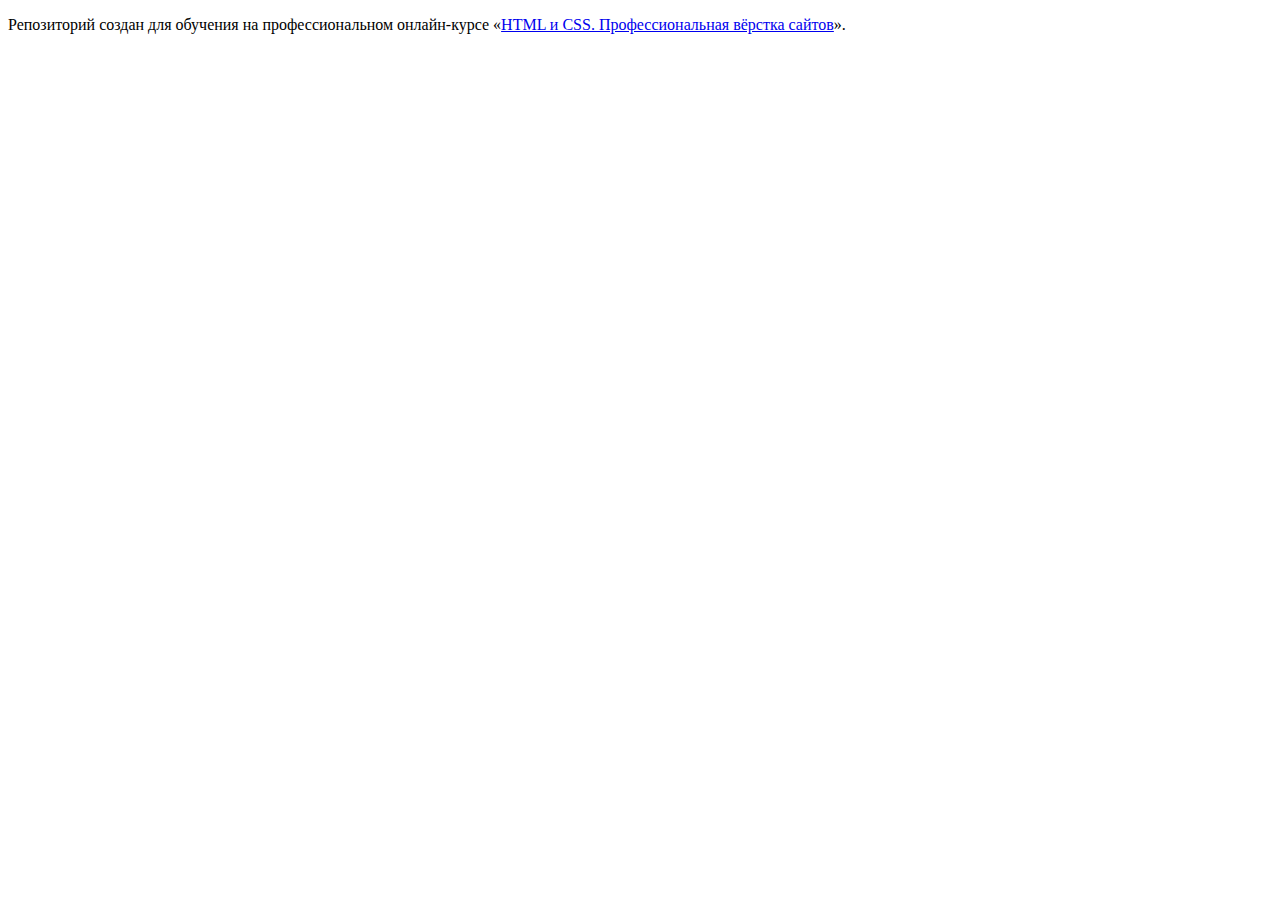
==== index.html @ cc25044c ":hatching_chick:" ====
<!DOCTYPE html>
<html lang="ru">
  <head>
    <meta charset="utf-8">
    <title>HTML Academy: Седона</title>
  </head>
  <body>

    <p>Репозиторий создан для обучения на профессиональном онлайн‑курсе «<a href="https://htmlacademy.ru/intensive/htmlcss">HTML и CSS. Профессиональная вёрстка сайтов</a>».</p>

  </body>
</html>
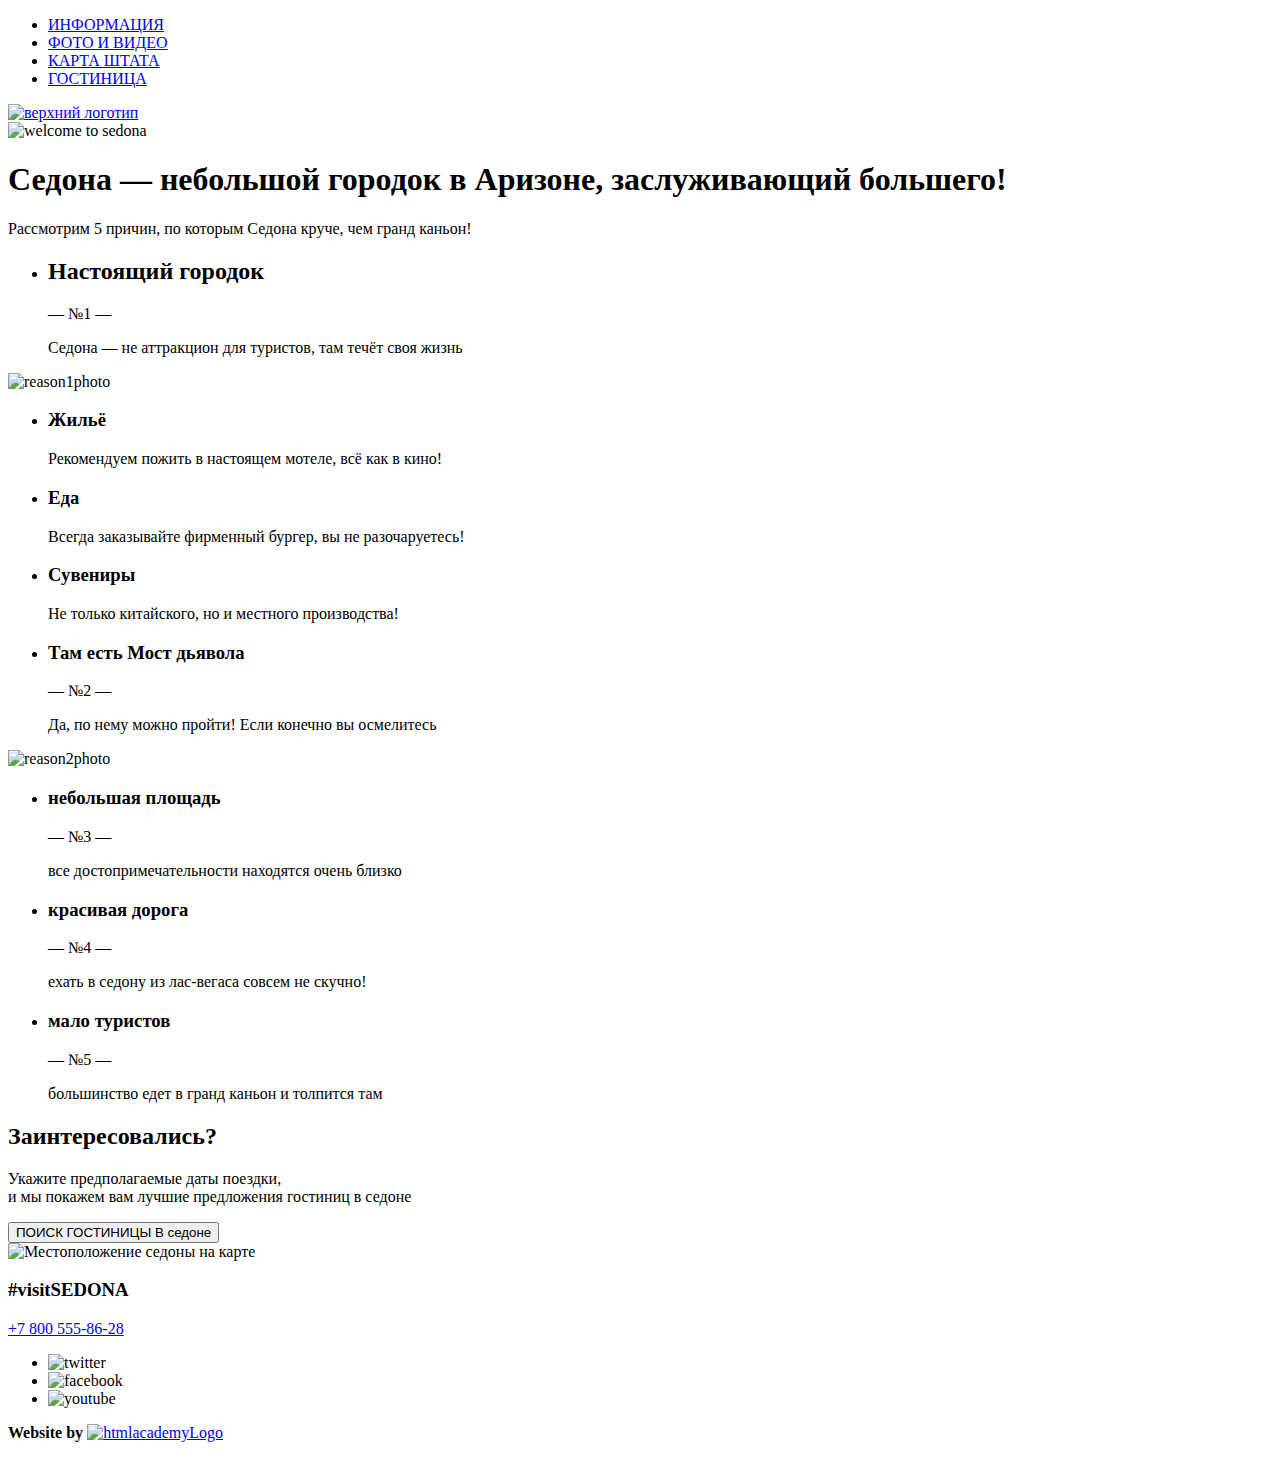
==== commit 02c83ca1: "Сделал разметку 2 страниц." ====
--- a/index.html
+++ b/index.html
@@ -5,8 +5,129 @@
     <title>HTML Academy: Седона</title>
   </head>
   <body>
+    <header>
+      <nav>
+        <ul>
+          <li><a href="#">ИНФОРМАЦИЯ</a></li>
+          <li><a href="#">ФОТО И ВИДЕО</a></li>
+          <li><a href="#">КАРТА ШТАТА</a></li>
+          <li><a href="hotels.html">ГОСТИНИЦА</a></li>
+        </ul>
+      </nav>
+      <a href="index.html">
+        <img src="https://via.placeholder.com/138x70" alt="верхний логотип">
+      </a>
+    </header>
 
-    <p>Репозиторий создан для обучения на профессиональном онлайн‑курсе «<a href="https://htmlacademy.ru/intensive/htmlcss">HTML и CSS. Профессиональная вёрстка сайтов</a>».</p>
+    <main>
+      <div>
+        <img src="https://via.placeholder.com/456x213" alt="welcome to sedona">
+      </div>
+
+      <section>
+        <h1>Седона — небольшой городок в Аризоне, заслуживающий большего!</h1>
+        <p>Рассмотрим 5 причин, по которым Седона круче, чем гранд каньон!</p>
+      </section>
+
+      <section>
+        <ul>
+          <li>
+            <h2>Настоящий городок</h2>
+            <p>— №1 —</p>
+            <p>Седона — не аттракцион для туристов, там течёт своя жизнь</p>
+          </li>
+        </ul>
+        <img src="https://via.placeholder.com/800x256" alt="reason1photo">
+      </section>
+
+        <section>
+          <ul>
+            <li>
+              <h3>Жильё</h3>
+              <p>Рекомендуем пожить в настоящем мотеле, всё как в кино!</p>
+            </li>
+            <li>
+              <h3>Еда</h3>
+              <p>Всегда заказывайте фирменный бургер, вы не разочаруетесь!</p>
+          </li>
+          <li>
+              <h3>Сувениры</h3>
+              <p>Не только китайского, но и местного производства!</p>
+          </li>
+          </ul>
+        </section>
+
+        <section>
+          <ul>
+            <li>
+              <h3>Там есть Мост дьявола</h3>
+              <p>— №2 —</p>
+              <p>Да, по нему можно пройти! Если конечно вы осмелитесь</p>
+            </li>
+          </ul>
+          <img src="https://via.placeholder.com/800x256" alt="reason2photo">
+        </section>
+
+        <section>
+          <ul>
+            <li>
+              <h3>небольшая площадь</h3>
+              <p>— №3 —</p>
+              <p>все достопримечательности находятся очень близко</p>
+            </li>
+            <li>
+              <h3>красивая дорога</h3>
+              <p>— №4 —</p>
+              <p>ехать в седону из лас-вегаса совсем не скучно!</p>
+            </li>
+            <li>
+              <h3>мало туристов</h3>
+              <p>— №5 —</p>
+              <p>большинство едет в гранд каньон и толпится там</p>
+            </li>
+          </ul>
+        </section>
+
+        <section>
+          <h2>Заинтересовались?</h2>
+          <p>Укажите предполагаемые даты поездки,<br> и мы покажем вам лучшие предложения гостиниц в седоне</p>
+          <button type="button">ПОИСК ГОСТИНИЦЫ В седоне</button>
+        </section>
+
+          <div>
+          <img src="https://via.placeholder.com/1199x594" alt="Местоположение седоны на карте">
+          </div>
+
+    </main>
+
+    <footer>
+      <h3>#visitSEDONA</h3>
+      <a href="tel:+78005558628">+7 800 555-86-28</a>
+      <ul>
+        <li>
+          <a href="#"></a>
+          <img src="https://via.placeholder.com/46x48" alt="twitter">
+          <!---twitter-->
+        </li>
+        <li>
+          <a href="#"></a>
+          <img src="https://via.placeholder.com/46x48" alt="facebook">
+          <!--facebook-->
+        </li>
+        <li>
+          <a href="#"></a>
+          <img src="https://via.placeholder.com/46x48" alt="youtube">
+          <!--youtube-->
+        </li>
+      </ul>
+      <p>
+        <b>Website by</b>
+        <a href="https://htmlacademy.ru/intensive/htmlcss">
+        <img src="https://via.placeholder.com/115x33" alt="htmlacademyLogo">
+        </a>
+      </p>
+
+    </footer>
 
   </body>
 </html>
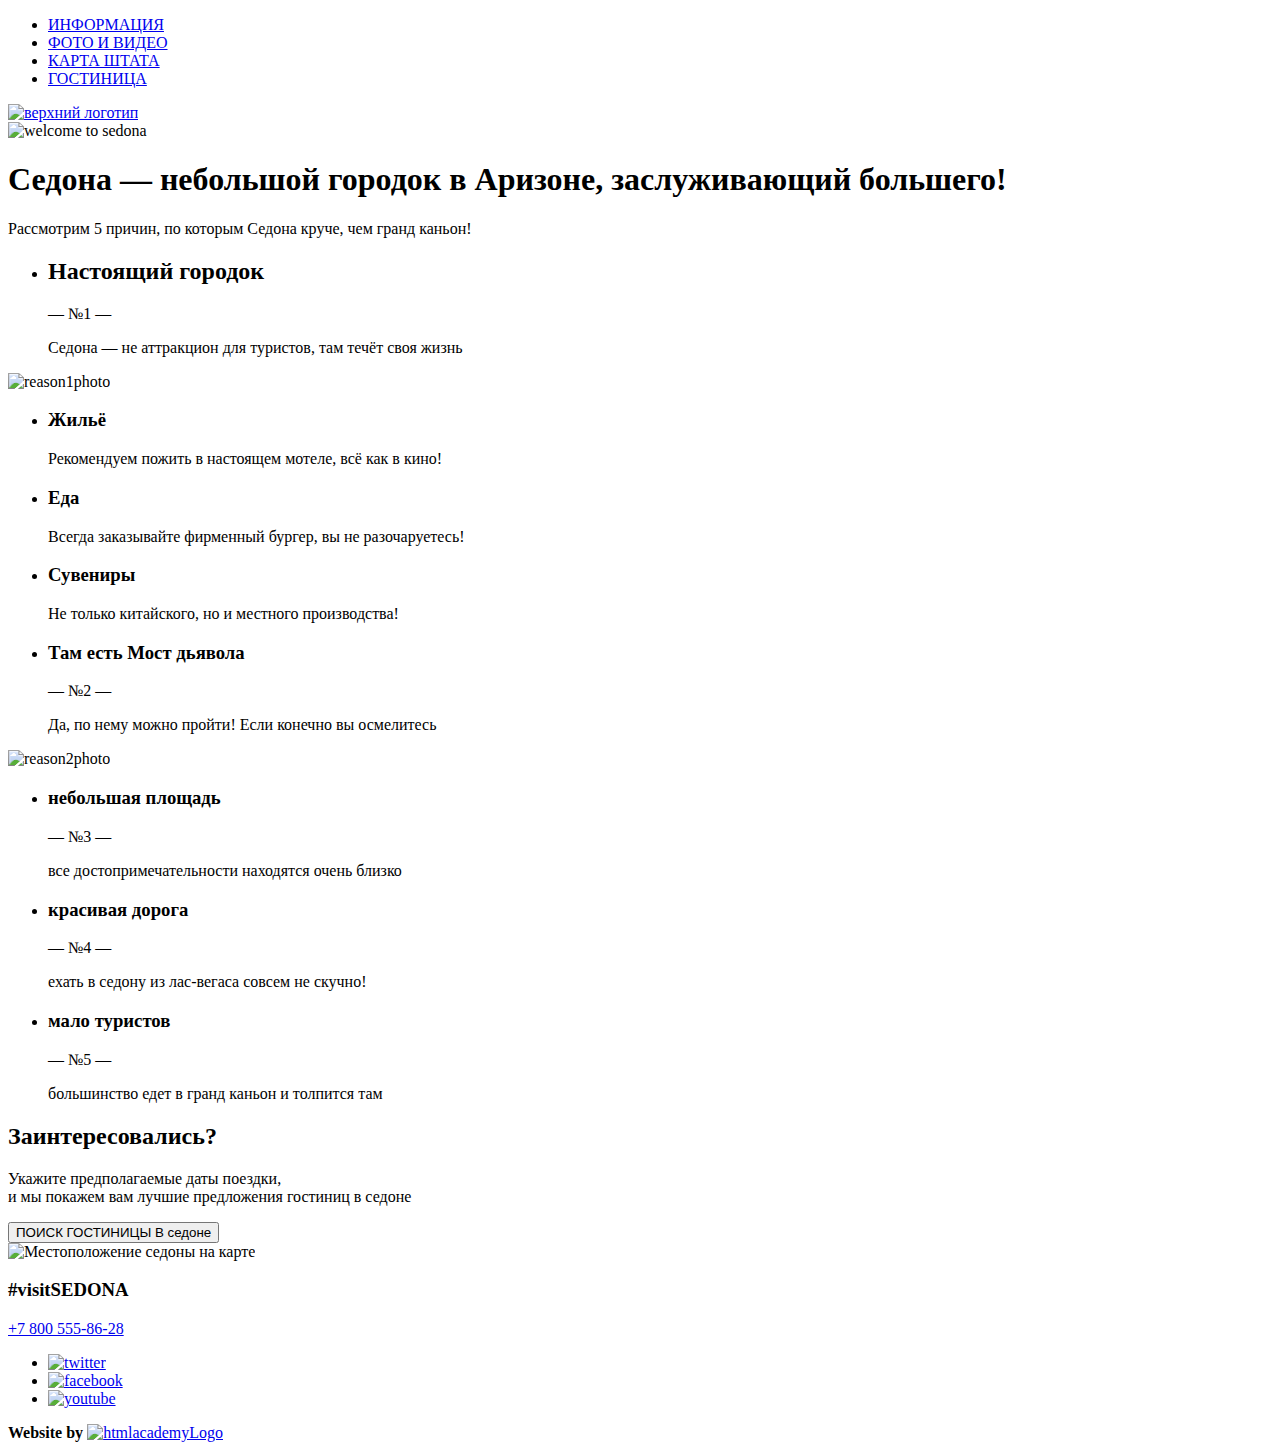
==== commit 451c6086: "Исправил ошибки" ====
--- a/index.html
+++ b/index.html
@@ -105,27 +105,30 @@
       <a href="tel:+78005558628">+7 800 555-86-28</a>
       <ul>
         <li>
-          <a href="#"></a>
+          <a href="#">
           <img src="https://via.placeholder.com/46x48" alt="twitter">
+          </a>
           <!---twitter-->
         </li>
         <li>
-          <a href="#"></a>
+          <a href="#">
           <img src="https://via.placeholder.com/46x48" alt="facebook">
+        </a>
           <!--facebook-->
         </li>
         <li>
-          <a href="#"></a>
+          <a href="#">
           <img src="https://via.placeholder.com/46x48" alt="youtube">
+        </a>
           <!--youtube-->
         </li>
       </ul>
-      <p>
+      <div>
         <b>Website by</b>
         <a href="https://htmlacademy.ru/intensive/htmlcss">
         <img src="https://via.placeholder.com/115x33" alt="htmlacademyLogo">
         </a>
-      </p>
+      </div>
 
     </footer>
 
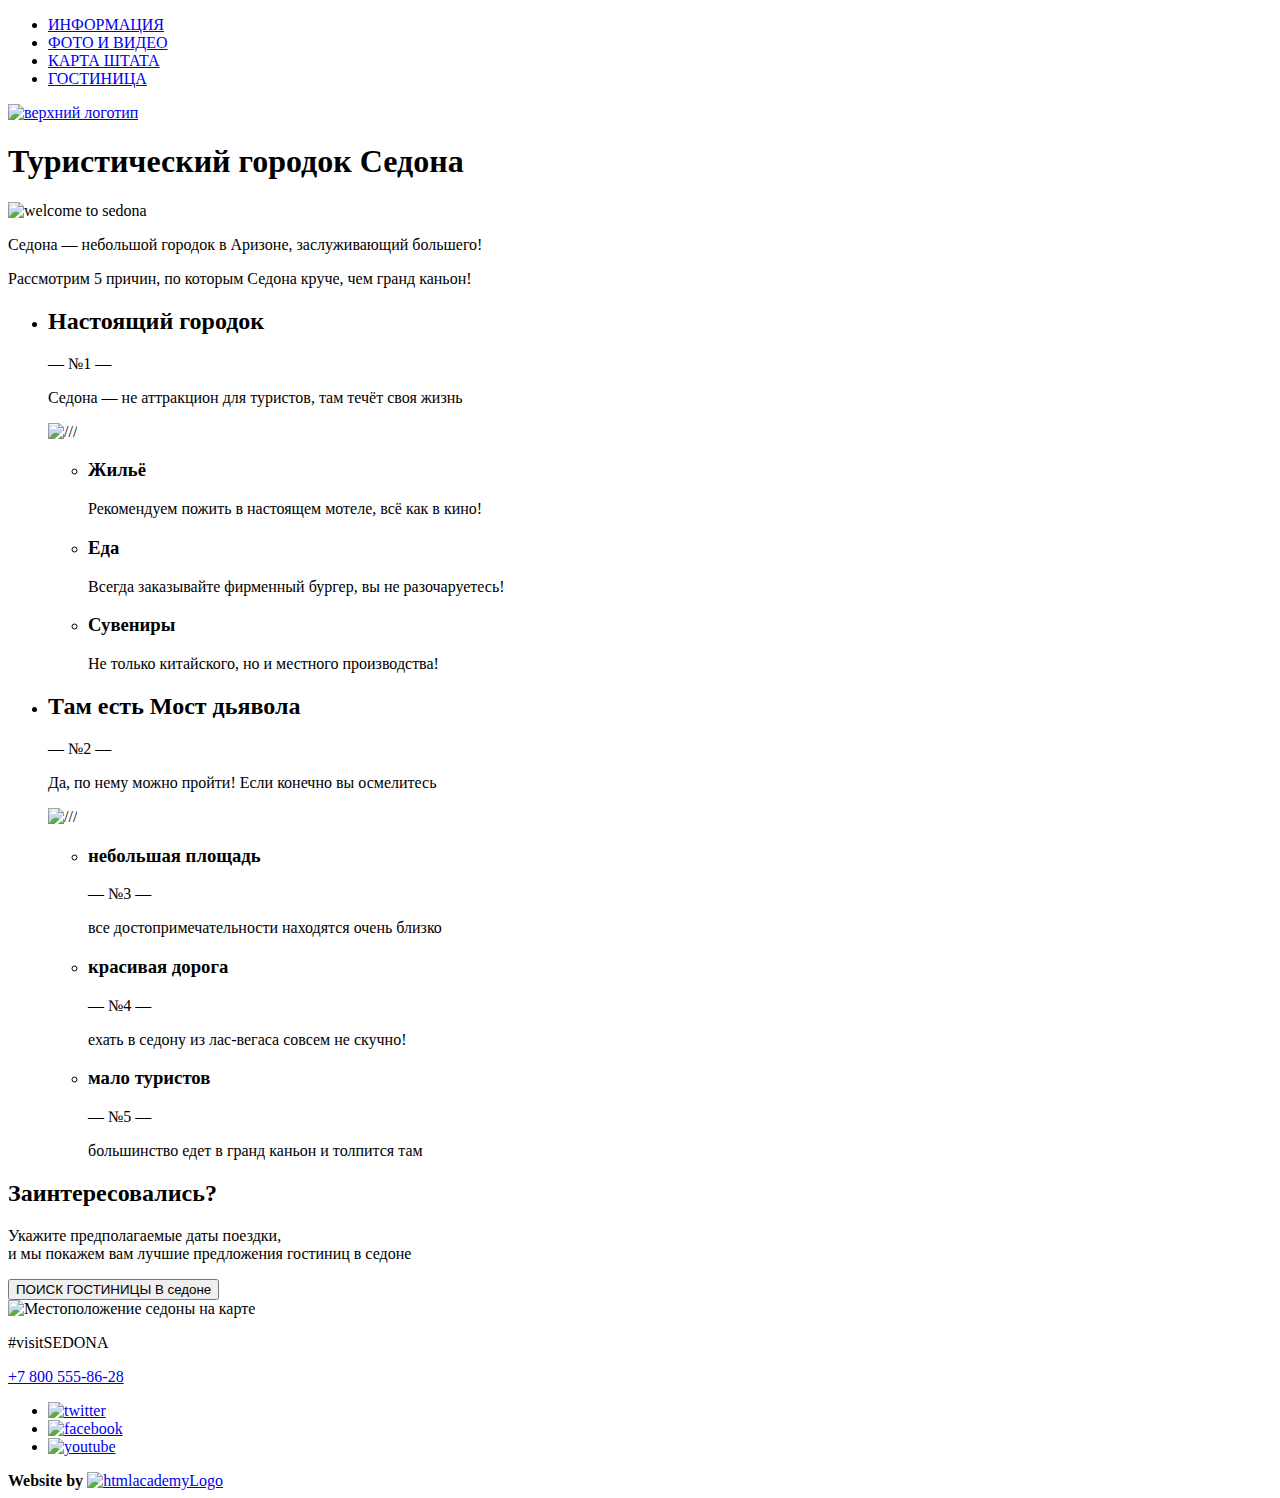
==== commit 8e3164c0: "Исправил недостатки." ====
--- a/index.html
+++ b/index.html
@@ -20,73 +20,75 @@
     </header>
 
     <main>
-      <div>
+      <h1>Туристический городок Седона</h1>
+      <!--добавить еще один див для бэкграунда-->
+      <div class="header_wrapper">
         <img src="https://via.placeholder.com/456x213" alt="welcome to sedona">
+      
+        <div class="wrapper_tittle">
+          <p>Седона — небольшой городок в Аризоне, заслуживающий большего!</p>
+          <p>Рассмотрим 5 причин, по которым Седона круче, чем гранд каньон!</p>
+        </div>
       </div>
 
-      <section>
-        <h1>Седона — небольшой городок в Аризоне, заслуживающий большего!</h1>
-        <p>Рассмотрим 5 причин, по которым Седона круче, чем гранд каньон!</p>
-      </section>
 
       <section>
-        <ul>
-          <li>
+           <ul>
+         
+            <li>
             <h2>Настоящий городок</h2>
             <p>— №1 —</p>
             <p>Седона — не аттракцион для туристов, там течёт своя жизнь</p>
-          </li>
-        </ul>
-        <img src="https://via.placeholder.com/800x256" alt="reason1photo">
-      </section>
+            <img src="https://via.placeholder.com/800x256" alt="///">
 
-        <section>
-          <ul>
+        <ul>
             <li>
-              <h3>Жильё</h3>
-              <p>Рекомендуем пожить в настоящем мотеле, всё как в кино!</p>
+                <h3>Жильё</h3>
+                <p>Рекомендуем пожить в настоящем мотеле, всё как в кино!</p>
             </li>
+              
             <li>
               <h3>Еда</h3>
               <p>Всегда заказывайте фирменный бургер, вы не разочаруетесь!</p>
-          </li>
-          <li>
+            </li>
+
+            <li>
               <h3>Сувениры</h3>
               <p>Не только китайского, но и местного производства!</p>
-          </li>
+            </li>
+
+        </ul>
+            </li>
+        
+          
+            <li>
+            <h2>Там есть Мост дьявола</h2>
+            <p>— №2 —</p>
+            <p>Да, по нему можно пройти! Если конечно
+                вы осмелитесь</p>
+                <img src="https://via.placeholder.com/800x256" alt="///">
+                <ul>
+              <li>
+                  <h3>небольшая площадь</h3>
+                  <p>— №3 —</p>
+                  <p>все достопримечательности находятся очень близко</p>
+              </li>
+              <li>
+                  <h3>красивая дорога</h3>
+                  <p>— №4 —</p>
+                  <p>ехать в седону из лас-вегаса совсем не скучно!</p>
+              </li>
+              <li>
+                  <h3>мало туристов</h3>
+                  <p>— №5 —</p>
+                  <p>большинство едет в гранд каньон и толпится там</p>
+              </li>
+            </ul>
+            </li>
+        
           </ul>
-        </section>
 
-        <section>
-          <ul>
-            <li>
-              <h3>Там есть Мост дьявола</h3>
-              <p>— №2 —</p>
-              <p>Да, по нему можно пройти! Если конечно вы осмелитесь</p>
-            </li>
-          </ul>
-          <img src="https://via.placeholder.com/800x256" alt="reason2photo">
-        </section>
-
-        <section>
-          <ul>
-            <li>
-              <h3>небольшая площадь</h3>
-              <p>— №3 —</p>
-              <p>все достопримечательности находятся очень близко</p>
-            </li>
-            <li>
-              <h3>красивая дорога</h3>
-              <p>— №4 —</p>
-              <p>ехать в седону из лас-вегаса совсем не скучно!</p>
-            </li>
-            <li>
-              <h3>мало туристов</h3>
-              <p>— №5 —</p>
-              <p>большинство едет в гранд каньон и толпится там</p>
-            </li>
-          </ul>
-        </section>
+      </section>
 
         <section>
           <h2>Заинтересовались?</h2>
@@ -101,7 +103,7 @@
     </main>
 
     <footer>
-      <h3>#visitSEDONA</h3>
+      <p>#visitSEDONA</p>
       <a href="tel:+78005558628">+7 800 555-86-28</a>
       <ul>
         <li>
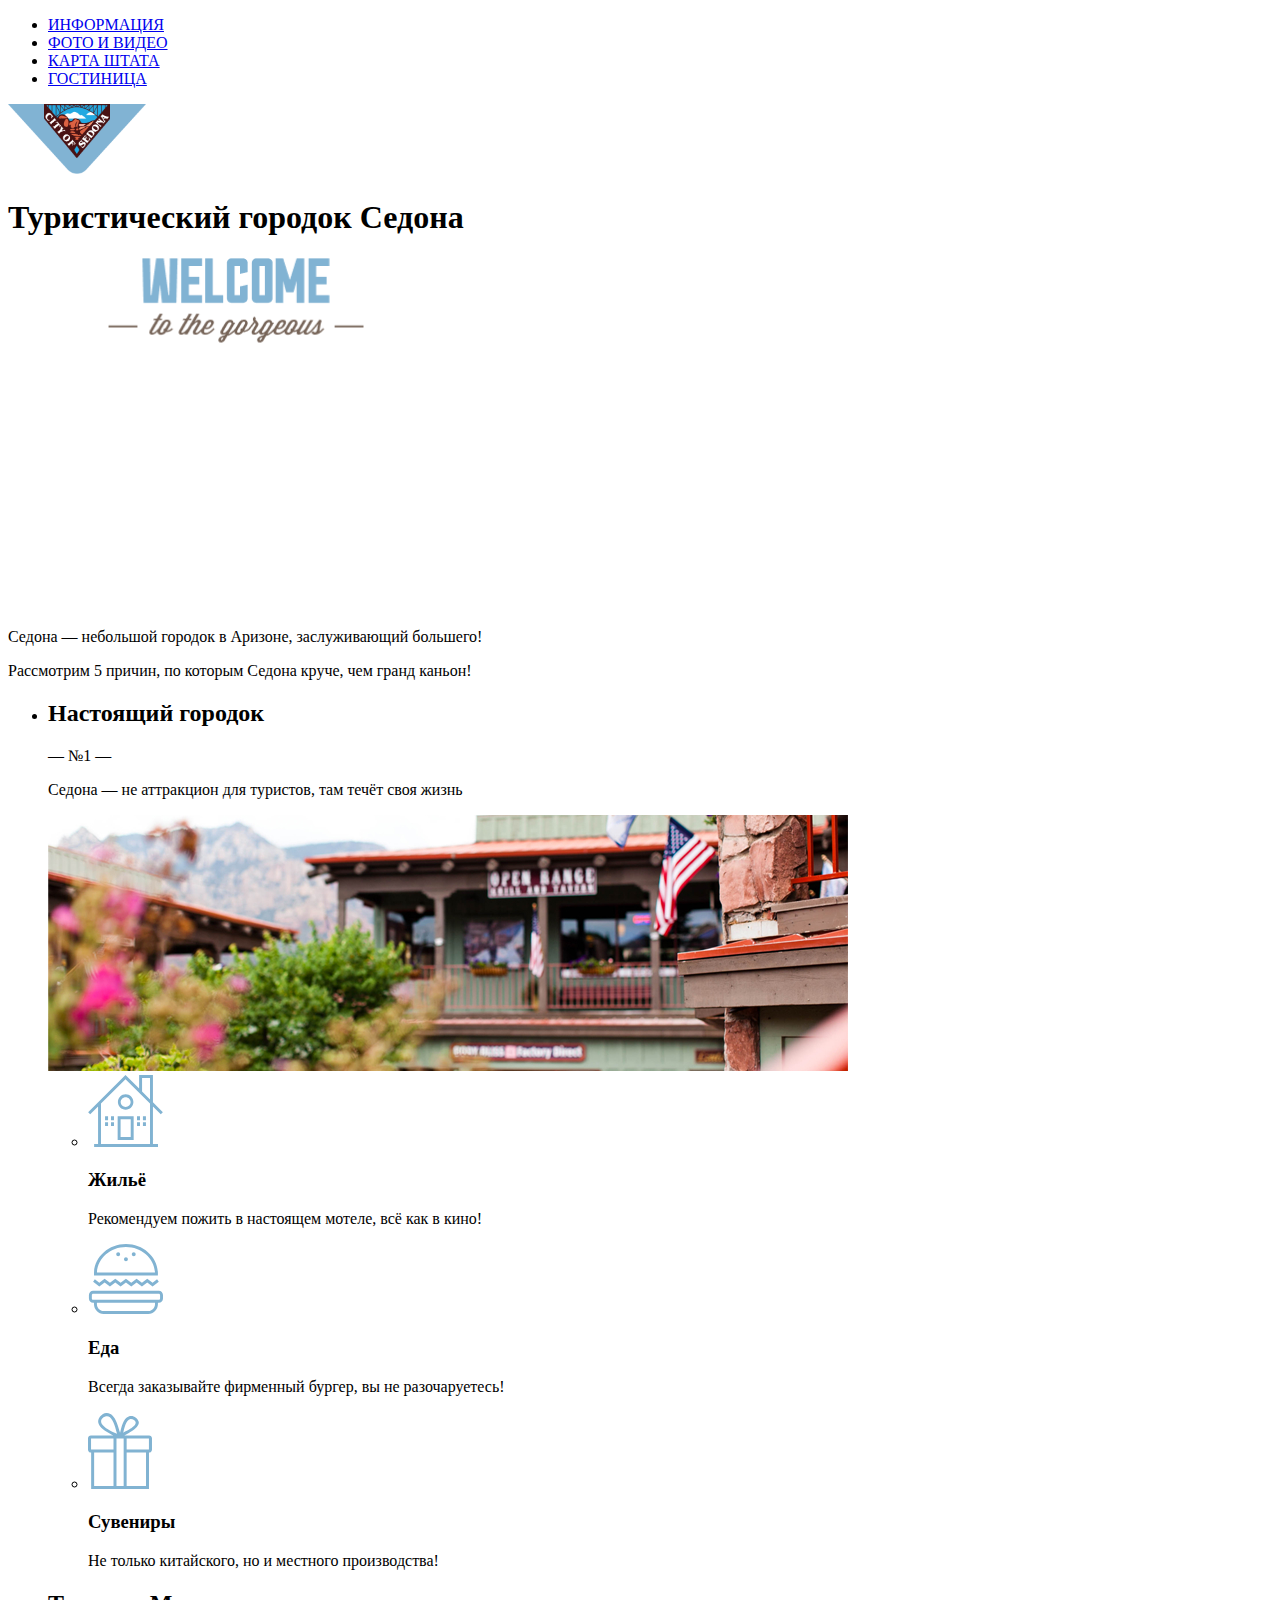
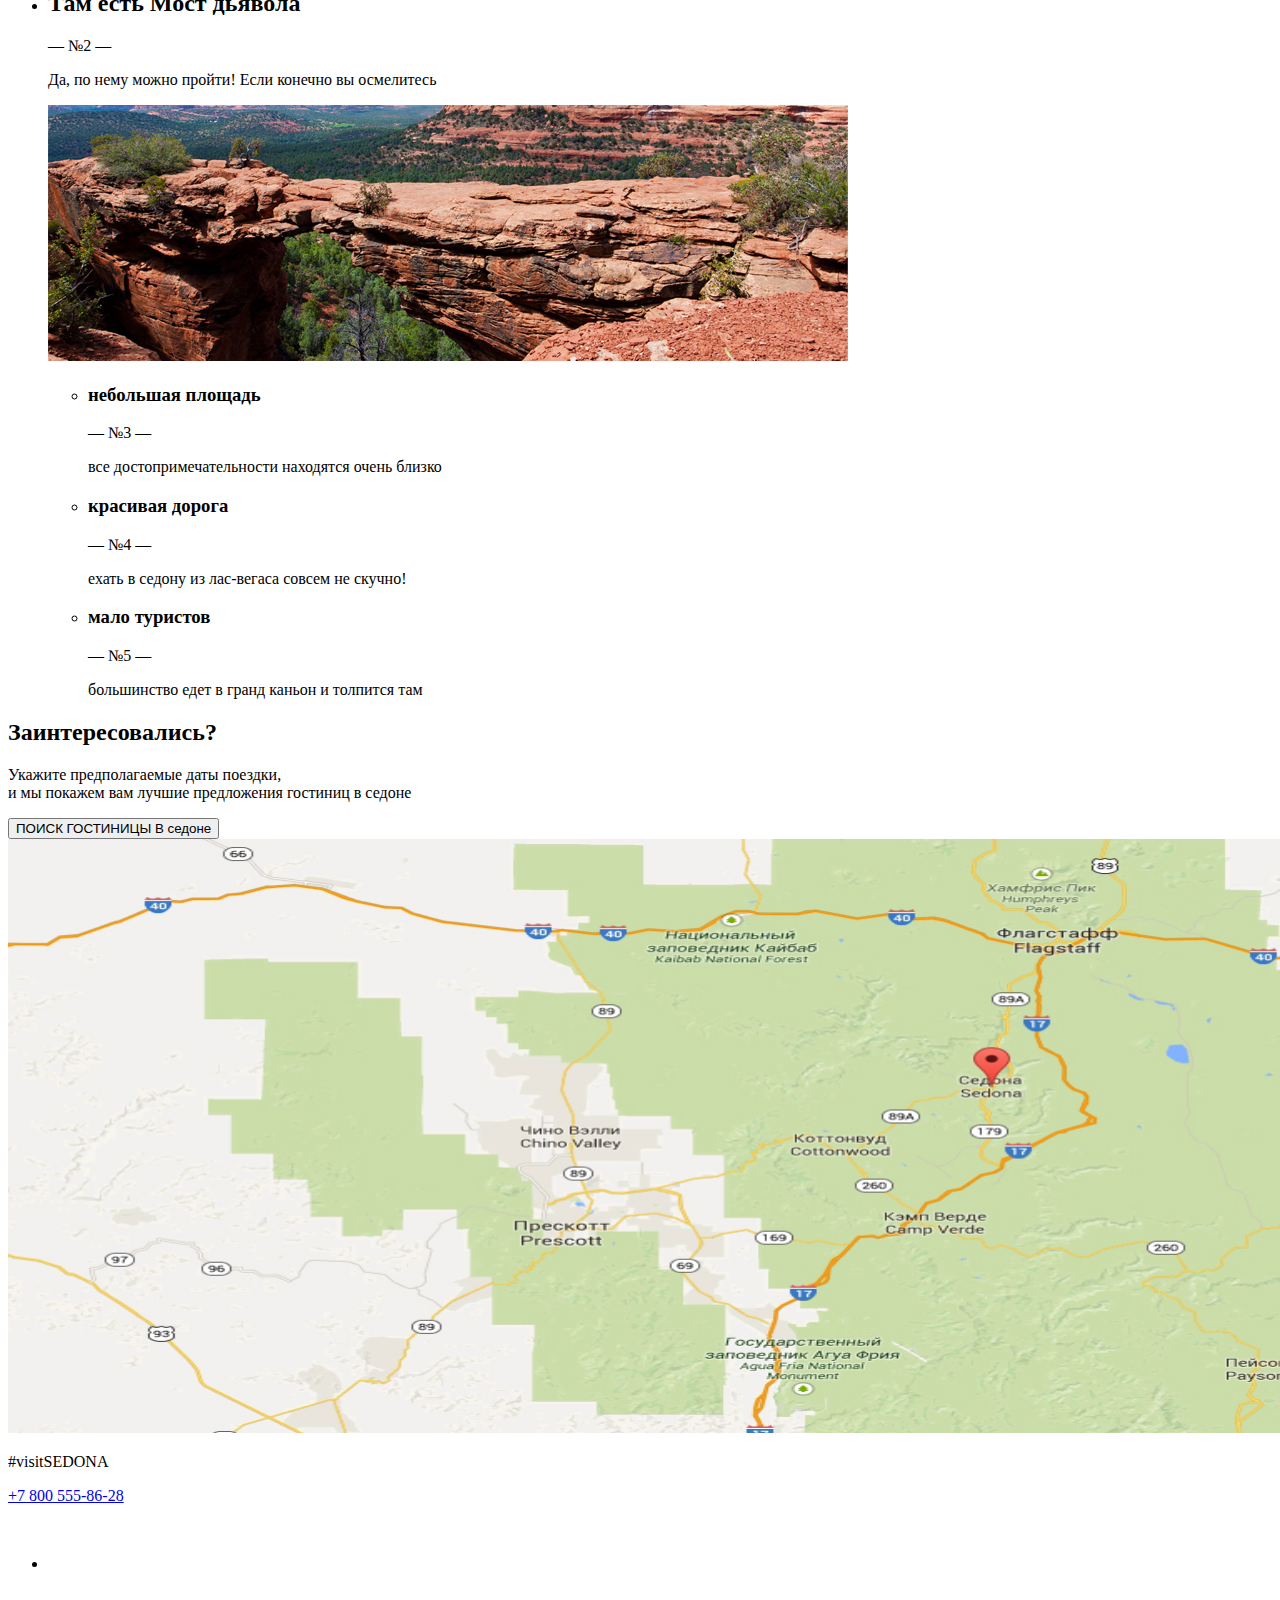
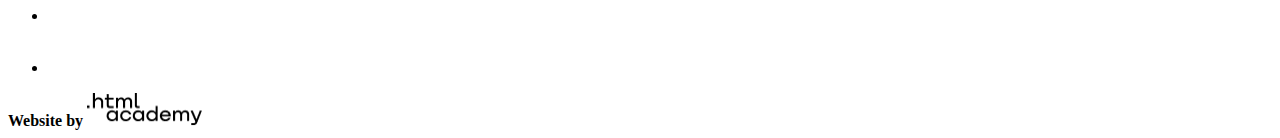
==== commit 0040a87a: "Сделал графику" ====
--- a/index.html
+++ b/index.html
@@ -3,6 +3,7 @@
   <head>
     <meta charset="utf-8">
     <title>HTML Academy: Седона</title>
+    <link rel="icon" href="favicon.ico">
   </head>
   <body>
     <header>
@@ -15,15 +16,15 @@
         </ul>
       </nav>
       <a href="index.html">
-        <img src="https://via.placeholder.com/138x70" alt="верхний логотип">
+        <img src="img/logo.png" width="138" height="70" alt="верхний логотип">
       </a>
     </header>
 
     <main>
       <h1>Туристический городок Седона</h1>
-      <!--добавить еще один див для бэкграунда-->
+      <div class="backgroundmain"></div>
       <div class="header_wrapper">
-        <img src="https://via.placeholder.com/456x213" alt="welcome to sedona">
+        <img src="img/Sedonatext.png" width="456" height="350" alt="welcome to sedona">
       
         <div class="wrapper_tittle">
           <p>Седона — небольшой городок в Аризоне, заслуживающий большего!</p>
@@ -39,20 +40,23 @@
             <h2>Настоящий городок</h2>
             <p>— №1 —</p>
             <p>Седона — не аттракцион для туристов, там течёт своя жизнь</p>
-            <img src="https://via.placeholder.com/800x256" alt="///">
+            <img src="img/contentphoto1.jpg" width="800" height="256" alt="Фото города Седона">
 
         <ul>
             <li>
+                <div><img src="img/house.svg" width="75" height="72" alt="Домик"></div>
                 <h3>Жильё</h3>
                 <p>Рекомендуем пожить в настоящем мотеле, всё как в кино!</p>
             </li>
               
             <li>
+              <div><img src="img/burger.svg" width="75" height="70" alt=""></div>
               <h3>Еда</h3>
               <p>Всегда заказывайте фирменный бургер, вы не разочаруетесь!</p>
             </li>
 
             <li>
+              <div><img src="img/gift.svg" width="64" height="77" alt=""></div>
               <h3>Сувениры</h3>
               <p>Не только китайского, но и местного производства!</p>
             </li>
@@ -66,7 +70,7 @@
             <p>— №2 —</p>
             <p>Да, по нему можно пройти! Если конечно
                 вы осмелитесь</p>
-                <img src="https://via.placeholder.com/800x256" alt="///">
+                <img src="img/contentphoto2.jpg" width="800" height="256" alt="Мост дьявола по которому можно пройтись">
                 <ul>
               <li>
                   <h3>небольшая площадь</h3>
@@ -97,7 +101,7 @@
         </section>
 
           <div>
-          <img src="https://via.placeholder.com/1199x594" alt="Местоположение седоны на карте">
+          <img src="img/map.jpg" width="1999" height="594" alt="Местоположение седоны на карте">
           </div>
 
     </main>
@@ -108,19 +112,19 @@
       <ul>
         <li>
           <a href="#">
-          <img src="https://via.placeholder.com/46x48" alt="twitter">
+          <img src="img/twitter.svg" width="46" height="48" alt="twitter">
           </a>
           <!---twitter-->
         </li>
         <li>
           <a href="#">
-          <img src="https://via.placeholder.com/46x48" alt="facebook">
+          <img src="img/facebook.svg" width="46" height="48" alt="facebook">
         </a>
           <!--facebook-->
         </li>
         <li>
           <a href="#">
-          <img src="https://via.placeholder.com/46x48" alt="youtube">
+          <img src="img/youtube.svg" width="46" height="48" alt="youtube">
         </a>
           <!--youtube-->
         </li>
@@ -128,7 +132,7 @@
       <div>
         <b>Website by</b>
         <a href="https://htmlacademy.ru/intensive/htmlcss">
-        <img src="https://via.placeholder.com/115x33" alt="htmlacademyLogo">
+        <img src="img/logo_htmlacademy.png" width="115" height="33" alt="htmlacademyLogo">
         </a>
       </div>
 
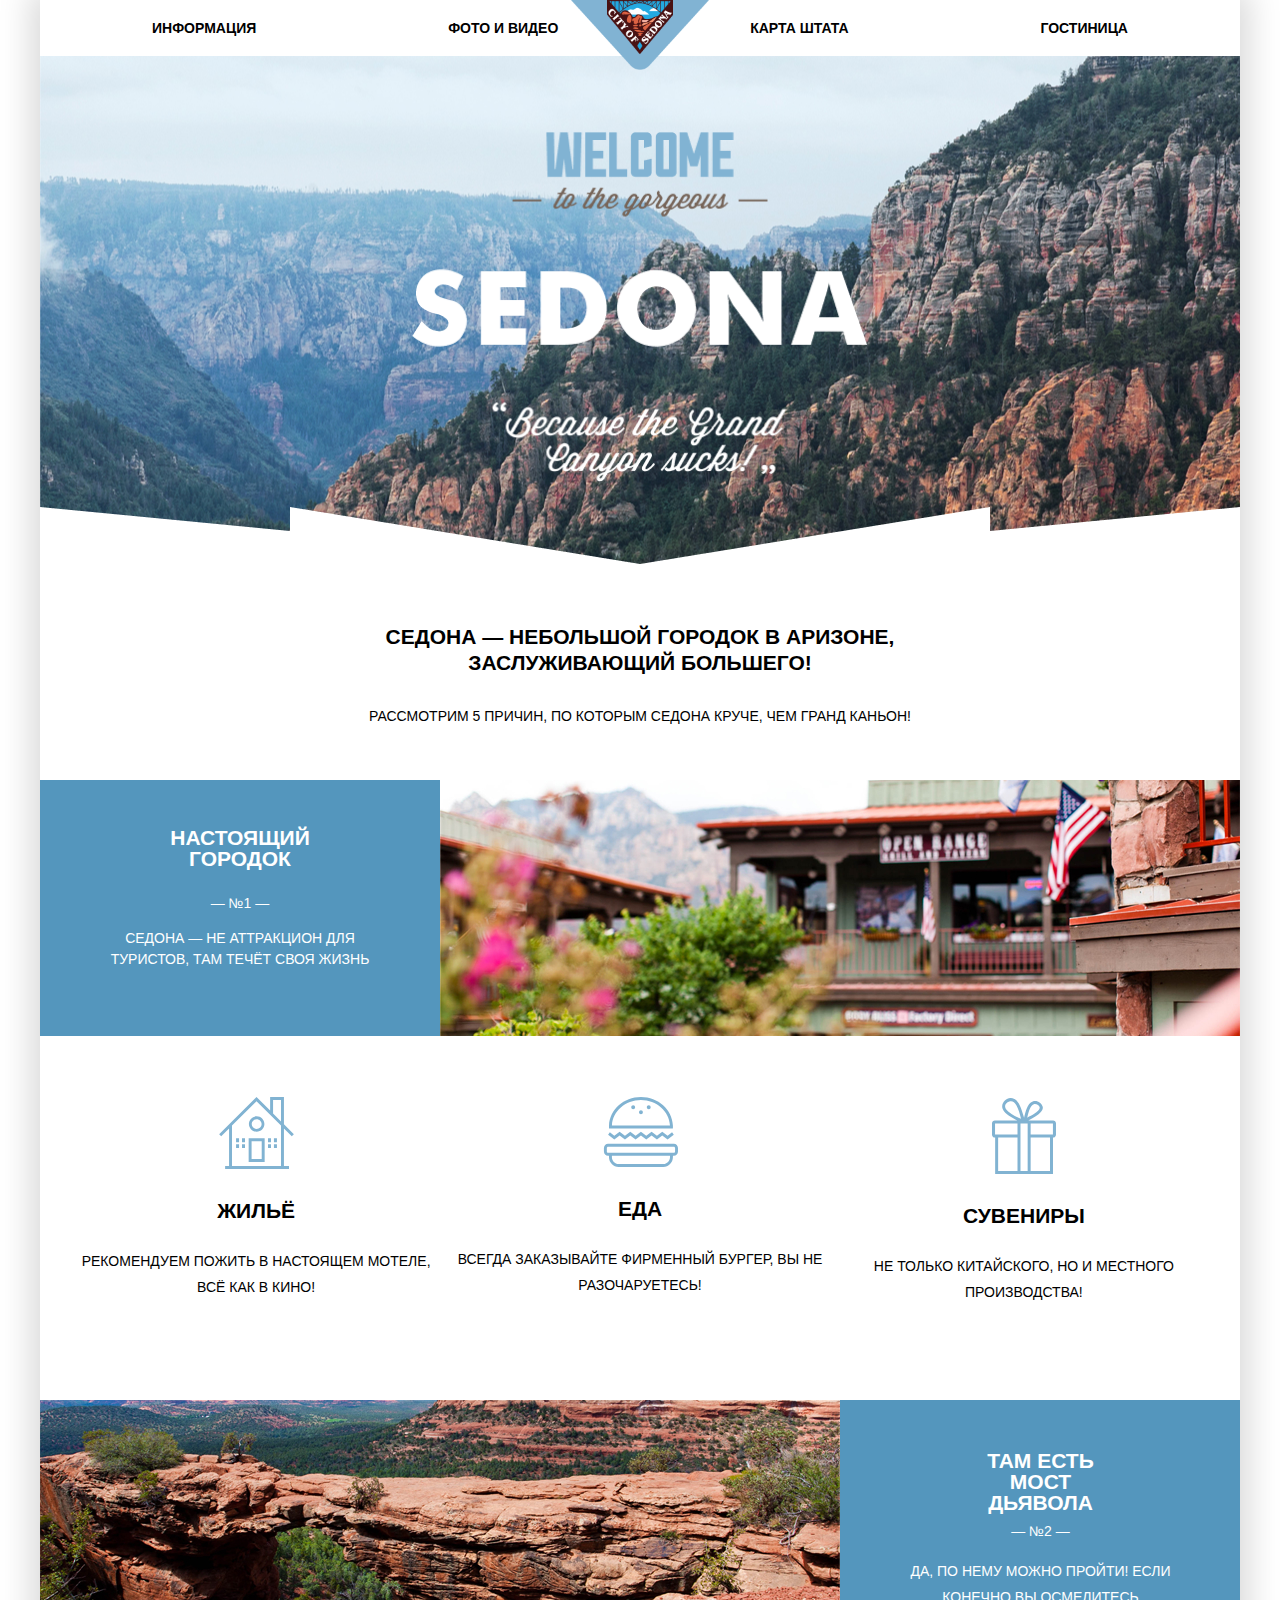
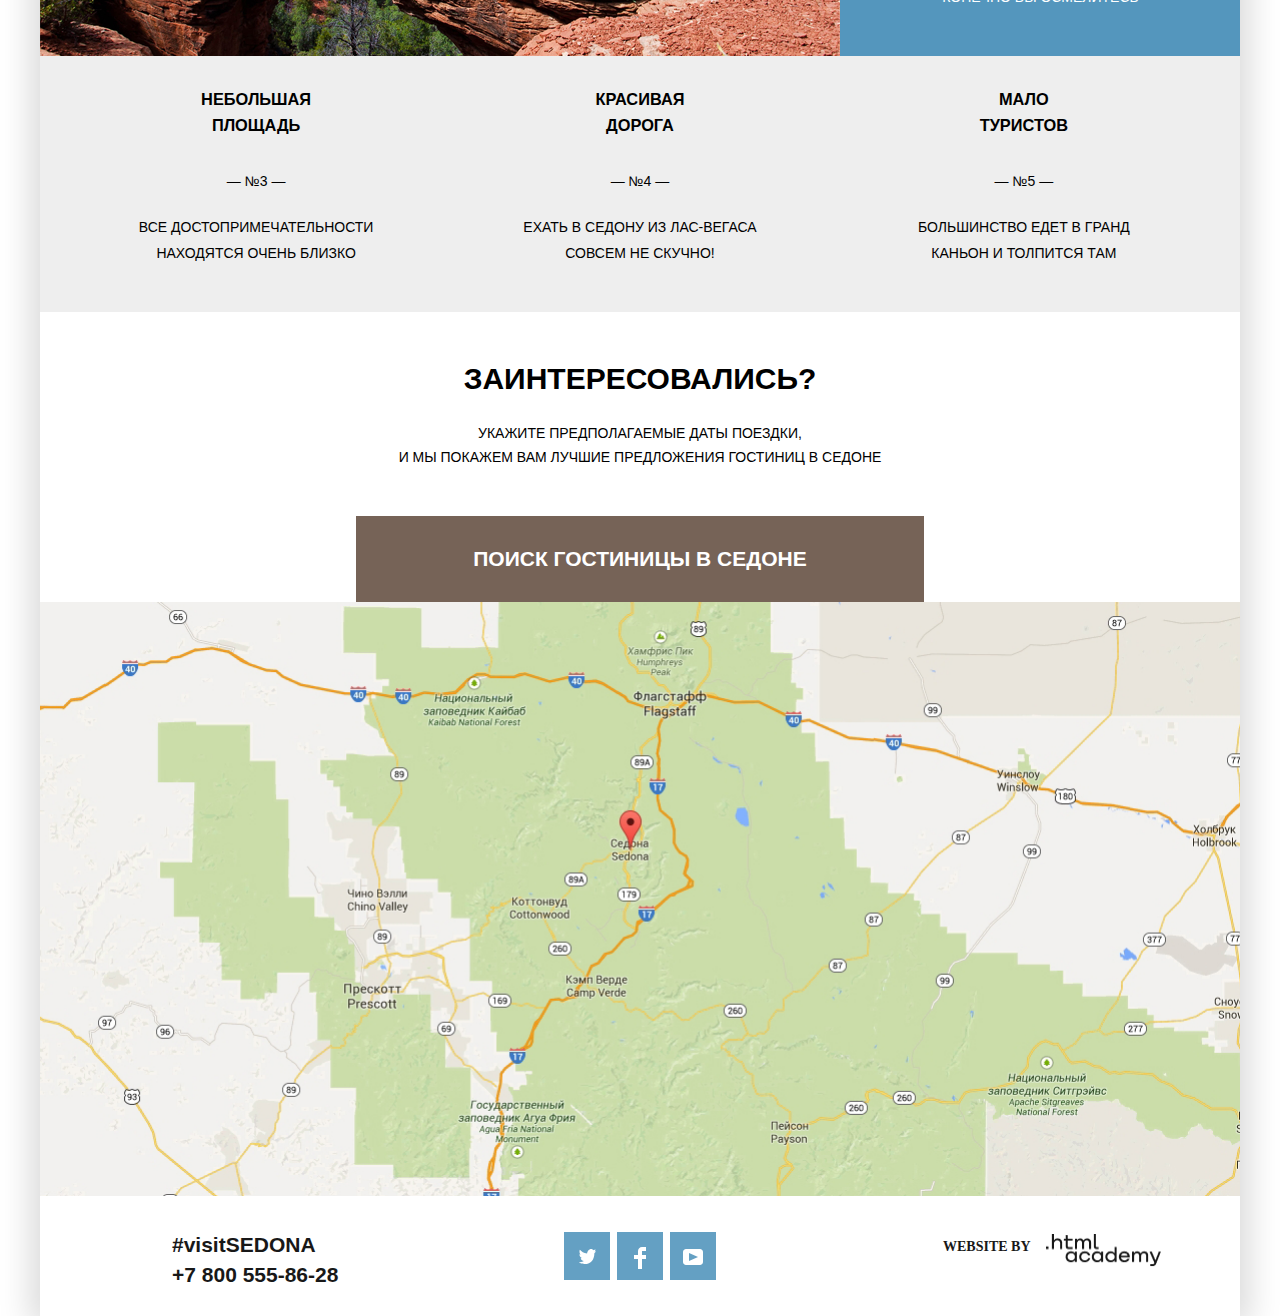
==== commit 63557d74: "Добавил стилизацию главной страницы" ====
--- a/index.html
+++ b/index.html
@@ -1,63 +1,76 @@
 <!DOCTYPE html>
-<html lang="ru">
+<html class="page" lang="ru">
   <head>
     <meta charset="utf-8">
     <title>HTML Academy: Седона</title>
     <link rel="icon" href="favicon.ico">
+    <link rel="stylesheet" href="https://fonts.googleapis.com/css2?family=PT+Sans+Narrow:wght@400;700&display=swap">
+    <link rel="stylesheet" href="css/normalize.css">
+    <link rel="stylesheet" href="css/style.css">
   </head>
-  <body>
-    <header>
-      <nav>
-        <ul>
-          <li><a href="#">ИНФОРМАЦИЯ</a></li>
-          <li><a href="#">ФОТО И ВИДЕО</a></li>
-          <li><a href="#">КАРТА ШТАТА</a></li>
-          <li><a href="hotels.html">ГОСТИНИЦА</a></li>
+  <body class="page-body">
+    <header class="header">
+      <nav class="navigation">
+        <a class="header-logo" href="index.html">
+          <img src="img/logo.png" width="138" height="70" alt="верхний логотип">
+        </a>
+        <ul class="navigation-list">
+          <li class="left-item"><a class="navigation-link" href="#">ИНФОРМАЦИЯ</a></li>
+          <li class="left-item"><a class="navigation-link" href="#">ФОТО И ВИДЕО</a></li>
+          <li class="right-item"><a class="navigation-link" href="#">КАРТА ШТАТА</a></li>
+          <li class="right-item"><a class="navigation-link" href="hotels.html">ГОСТИНИЦА</a></li>
         </ul>
       </nav>
-      <a href="index.html">
-        <img src="img/logo.png" width="138" height="70" alt="верхний логотип">
-      </a>
     </header>
 
-    <main>
-      <h1>Туристический городок Седона</h1>
-      <div class="backgroundmain"></div>
-      <div class="header_wrapper">
-        <img src="img/Sedonatext.png" width="456" height="350" alt="welcome to sedona">
-      
-        <div class="wrapper_tittle">
-          <p>Седона — небольшой городок в Аризоне, заслуживающий большего!</p>
-          <p>Рассмотрим 5 причин, по которым Седона круче, чем гранд каньон!</p>
+    <main class="index-main">
+
+      <h1 class="hidden">Туристический городок Седона</h1>
+
+      <section class="preview-wrapper">
+          <div class="preview-img">
+            <img class="preview-photo" src="img/Sedonatext.png" width="456" height="350" alt="welcome to sedona">
+          </div>
+        <div class="preview-title">
+          <h2 class="preview-reasons">Седона — небольшой городок в Аризоне,<br> заслуживающий большего!</h2>
+          <p class="preview-text">Рассмотрим 5 причин, по которым Седона круче, чем гранд каньон!</p>
         </div>
-      </div>
+      </section>
 
 
-      <section>
-           <ul>
-         
-            <li>
-            <h2>Настоящий городок</h2>
-            <p>— №1 —</p>
-            <p>Седона — не аттракцион для туристов, там течёт своя жизнь</p>
-            <img src="img/contentphoto1.jpg" width="800" height="256" alt="Фото города Седона">
+      <section class="content">
+           <ul class="content-list">
+            <li class="content-item">
+              <div class="content-box">
+              <div class="first-reason">
+               
+                <h2>Настоящий городок</h2>
+                <p>— №1 —</p>
+                <p>Седона — не аттракцион для туристов, там течёт своя жизнь</p>
+            
+              </div>
+              
+              <div class="first-reason-photo">
+                <img src="img/contentphoto1.jpg" width="800" height="256" alt="Фото города Седона">
+               </div>
+              </div>
 
-        <ul>
-            <li>
-                <div><img src="img/house.svg" width="75" height="72" alt="Домик"></div>
-                <h3>Жильё</h3>
+        <ul class="feature-list">
+            <li class="feature-box">
+                <div class="house"><img src="img/house.svg" width="75" height="72" alt="Домик"></div>
+                <h2>Жильё</h2>
                 <p>Рекомендуем пожить в настоящем мотеле, всё как в кино!</p>
             </li>
               
-            <li>
-              <div><img src="img/burger.svg" width="75" height="70" alt=""></div>
-              <h3>Еда</h3>
+            <li class="feature-box">
+              <div class="burger"><img src="img/burger.svg" width="75" height="70" alt=""></div>
+              <h2>Еда</h2>
               <p>Всегда заказывайте фирменный бургер, вы не разочаруетесь!</p>
             </li>
 
-            <li>
-              <div><img src="img/gift.svg" width="64" height="77" alt=""></div>
-              <h3>Сувениры</h3>
+            <li class="feature-box">
+              <div class="gift"><img src="img/gift.svg" width="64" height="77" alt=""></div>
+              <h2>Сувениры</h2>
               <p>Не только китайского, но и местного производства!</p>
             </li>
 
@@ -65,26 +78,36 @@
             </li>
         
           
-            <li>
-            <h2>Там есть Мост дьявола</h2>
-            <p>— №2 —</p>
-            <p>Да, по нему можно пройти! Если конечно
-                вы осмелитесь</p>
-                <img src="img/contentphoto2.jpg" width="800" height="256" alt="Мост дьявола по которому можно пройтись">
-                <ul>
-              <li>
+            <li class="content-item">
+
+              <div class="content-box">
+                <div class="second-reason-photo">
+                  <img src="img/contentphoto2.jpg" width="800" height="256" alt="Мост дьявола по которому можно пройтись">
+                </div>
+
+                <div class="second-reason">
+                  <h2>Там есть Мост дьявола</h2>
+                  <p>— №2 —</p>
+                  <p>Да, по нему можно пройти! Если конечно
+                      вы осмелитесь</p>
+                </div>
+              </div>
+
+
+                <ul class="grey-reasons">
+              <li class="number-reasons">
                   <h3>небольшая площадь</h3>
-                  <p>— №3 —</p>
+                  <span>— №3 —</span>
                   <p>все достопримечательности находятся очень близко</p>
               </li>
-              <li>
+              <li class="number-reasons">
                   <h3>красивая дорога</h3>
-                  <p>— №4 —</p>
+                  <span>— №4 —</span>
                   <p>ехать в седону из лас-вегаса совсем не скучно!</p>
               </li>
-              <li>
+              <li class="number-reasons">
                   <h3>мало туристов</h3>
-                  <p>— №5 —</p>
+                  <span>— №5 —</span>
                   <p>большинство едет в гранд каньон и толпится там</p>
               </li>
             </ul>
@@ -94,42 +117,49 @@
 
       </section>
 
-        <section>
-          <h2>Заинтересовались?</h2>
-          <p>Укажите предполагаемые даты поездки,<br> и мы покажем вам лучшие предложения гостиниц в седоне</p>
-          <button type="button">ПОИСК ГОСТИНИЦЫ В седоне</button>
+        <section class="registration">
+          <div class="interested-container">
+            <h2>Заинтересовались?</h2>
+            <p>Укажите предполагаемые даты поездки,<br> и мы покажем вам лучшие предложения гостиниц в седоне</p>
+          </div>
+          <div class="search-container">
+            <button class="button" type="button">ПОИСК ГОСТИНИЦЫ В седоне</button>
+          </div>
         </section>
 
-          <div>
-          <img src="img/map.jpg" width="1999" height="594" alt="Местоположение седоны на карте">
+          <div class="map">
+          <img src="img/map.jpg" width="1200" height="594" alt="Местоположение седоны на карте">
           </div>
 
     </main>
 
-    <footer>
-      <p>#visitSEDONA</p>
-      <a href="tel:+78005558628">+7 800 555-86-28</a>
-      <ul>
-        <li>
-          <a href="#">
-          <img src="img/twitter.svg" width="46" height="48" alt="twitter">
+    <footer class="main-footer footer">
+      <div class="phone">
+        <p>#visitSEDONA</p>
+        <a class="footer-phone" href="tel:+78005558628">+7 800 555-86-28</a>
+      </div>
+
+      <ul class="social">
+        <li class="footer-button">
+          <a class="social-btn" href="#">
+          <img src="img/twitter.svg" width="17" height="17" alt="twitter">
           </a>
-          <!---twitter-->
+
         </li>
-        <li>
-          <a href="#">
-          <img src="img/facebook.svg" width="46" height="48" alt="facebook">
+        <li class="footer-button">
+          <a class="social-btn" href="#">
+          <img src="img/facebook.svg" width="12" height="22" alt="facebook">
         </a>
-          <!--facebook-->
+
         </li>
-        <li>
-          <a href="#">
-          <img src="img/youtube.svg" width="46" height="48" alt="youtube">
+        <li class="footer-button">
+          <a class="social-btn" href="#">
+          <img src="img/youtube.svg" width="20" height="16" alt="youtube">
         </a>
-          <!--youtube-->
+
         </li>
       </ul>
-      <div>
+      <div class="copyright">
         <b>Website by</b>
         <a href="https://htmlacademy.ru/intensive/htmlcss">
         <img src="img/logo_htmlacademy.png" width="115" height="33" alt="htmlacademyLogo">
--- a/css/style.css
+++ b/css/style.css
@@ -0,0 +1,428 @@
+:root {
+    --blue: #81B3D2;
+    --lazured: #669EC0;
+    --blue: #5496BD;
+    --black: #000000;
+    --brown: #766357;
+    --grey: #EEEEEE;
+    --grizzle: #A9A9A9;
+    --total-brown: #503E33;
+    --dark-brown: #604E43;
+    --light-brown: #766357;
+    --dark-grey: #6A6A6A;
+    --total-grey: #EBEBEB;
+    --border-grey: #E5E5E5;
+    --white: #FFFFFF;
+
+
+}
+
+
+body {
+    width: 100%;
+    padding: 0px;
+    margin: 0px;
+    font-family: 'PT Sans', sans-serif;
+    font-size: 14px;
+    line-height: 26px;
+    font-weight: 400;
+    color:  var(--black);
+}
+
+.page-body {
+    box-shadow: 0 0 30px 10px #dbdbdb;
+    width: 1200px;
+    margin: 0 auto;
+
+
+}
+
+
+.first-reason-photo {
+    height: 256px;
+}
+
+a {
+    text-decoration: none;
+}
+
+.navigation {
+    position: relative;
+    text-transform: uppercase;
+    font-weight: 700;
+    background-color: transparent;
+    
+}
+.navigation-list {
+    align-items: center;
+    list-style: none;
+    display: flex;
+    justify-content: space-between;
+    padding-left: 112px;
+    padding-right: 112px;
+    margin: 0;
+    border: 0px;
+    height: 56px;
+    
+}
+
+
+.navigation-link {
+    color: var(--black);
+}
+
+.header-logo {
+    position: absolute;
+    top: 0;
+    left: 50%;
+    transform: translateX(-50%);
+    z-index: 5;
+}
+
+.hidden {
+    display: none;
+}
+
+.preview-img {
+    background-image: url("../img/background.jpg");
+    background-repeat: no-repeat;
+    background-position: center;
+    background-size: cover;
+    text-align: center;
+    background-color: var(--grizzle);
+    height: 508px;
+    position: relative;
+}
+.preview-img:after {
+    content: "";
+    position: absolute;
+    left: 0;
+    bottom: 0;
+    width: 1200px;
+    height: 57px;
+    background: url(../img/polygon.png) no-repeat 50% 50%;
+
+}
+
+.preview-photo {
+    padding-bottom: 80px;
+    padding-top: 76px;
+}
+
+
+.preview-title {
+    background: var(--white);
+    padding-top: 60px;
+    padding-bottom: 51px;
+    line-height: 26px;
+}
+
+.preview-reasons {
+    font-size: 21;
+    line-height: 26px;
+    font-weight: 700;
+    text-align: center;
+    text-transform: uppercase;
+    align-items: center;
+    width: 100%;
+    margin: 0px;
+    margin-bottom: 27px;
+}
+
+.preview-text {
+    font-size: 14px;
+    line-height: 26px;
+    text-transform: uppercase;
+    text-align: center;
+    font-weight: normal;
+    margin: 0px;
+}
+
+.content-list { 
+    list-style: none;
+    padding: 0px;
+    margin: 0px;
+    
+}
+
+.first-reason {
+    box-sizing: border-box;
+    padding: 47px 49px 54px;
+  margin: 0 auto;
+   width: 400px;
+   height: 256px; 
+   background-color: var(--blue);
+   color: var(--white);
+
+}
+
+.first-reason h2 {
+    width: 153px;
+    margin: 0 auto 24px;
+    font-weight: 700;
+    font-size: 21px;
+    line-height: 21px;
+    text-align: center;
+    text-transform: uppercase;
+}
+
+.first-reason p {
+    text-align: center;
+    text-transform: uppercase;
+    font-weight: 400;
+    font-size: 14px;
+    line-height: 21px;
+}
+
+.content-box {
+    display: flex;
+    
+}
+
+.feature-list {
+    padding: 0px;
+    padding: 0 0px 81px 0;
+    text-align: center;
+}
+
+.feature-list p {
+    text-transform: uppercase;
+
+}
+
+.feature-list h2 {
+    margin-top: 29px;
+    margin-bottom: 24px;
+    text-transform: uppercase;
+    font-weight: 700;
+    font-style: 21px;
+}
+
+.feature-box {
+    list-style: none;
+    display: inline-block;
+    vertical-align: top;
+    width: 380px;
+}
+
+.house {
+    width: 75px;
+    height: 72px;
+    margin: 0 auto;
+    margin-top: 61px;
+}
+
+.burger {
+    width: 74px;
+    height: 70px;
+    margin: 0 auto;
+    margin-top: 61px;
+}
+
+.gift {
+    width: 64px;
+    height: 77px;
+    margin: 0 auto;
+    margin-top: 61px;
+}
+
+.second-reason {
+    box-sizing: border-box;
+    padding: 50px 49px 51px 50px;
+    text-align: center;
+    text-transform: uppercase;
+    width: 400px;
+    height: 256px; 
+    background-color: var(--blue);
+    color: var(--white);
+ 
+}
+
+.second-reason-photo {
+    display: inline-block;
+    width: 800px;
+    height: 256px;
+    vertical-align: top;
+    line-height: 0;
+}
+
+
+.second-reason h2 {
+    width: 150px;
+    height: 43px;
+    margin: 0 auto 25px;
+    font-weight: bold;
+    font-size: 21px;
+    line-height: 21px;
+    text-align: center;
+    text-transform: uppercase;
+}
+
+.grey-reasons {
+    width: 1200px;
+    height: 256px;
+    background-color: var(--grey);
+    list-style: none;
+    padding: 0px;
+    text-transform: uppercase;
+    text-align: center;
+    
+}
+
+.grey-reasons h3 {
+    width: 120px;
+    margin: 30px auto;
+    
+
+}
+
+.grey-reasons p {
+    width: 256px;
+    margin: 20px auto;
+}
+
+.number-reasons {
+    display: inline-block;
+    width: 380px;
+    vertical-align: top;
+    box-sizing: border-box;  
+}
+
+.registration {
+    width: 1200px;
+    height: 290px;
+    padding: 0px;
+
+}
+
+.interested-container {
+    text-align: center;
+    padding: 30px 50px 47px;
+}
+
+.interested-container h2 {
+    font-size: 30px;
+    line-height: 24px;
+    margin-bottom: 30px;
+    text-transform: uppercase;
+}
+
+.interested-container p {
+    margin-bottom: 0px;
+    line-height: 24px;
+    font-size: 14px;
+    text-transform: uppercase;
+}
+
+.search-container {
+    margin: 0 auto;
+    position: relative;
+    width: 568px;
+    text-align: center;
+}
+
+.button {
+    text-decoration: none;
+    width: 568px;
+    margin: 0 auto;
+    padding: 30px 0 30px;
+    font-weight: 700;
+    line-height: 26px;
+    font-size: 21px;
+    text-transform: uppercase;
+    border: 0;
+    background-color: var(--brown);
+    color: var(--white);
+    cursor: pointer;
+
+}
+
+
+
+.map {
+    border: 0px;
+    height: 594px;
+
+}
+
+.main-footer {
+    bottom: 0%;
+    top
+}
+
+.footer {
+    display: flex;
+    justify-content: space-between;
+    height: 120px;
+    padding-top: -120px;
+}
+
+
+.main-footer.footer {
+    width: 1200px;
+    background-color: var(--white);
+    opacity: 0.9;
+
+}
+
+.phone {
+    width: 310px;
+    padding-top:23px;
+    padding-left: 132px;
+    box-sizing: border-box;
+    font-weight: 700;
+    font-size: 21px; 
+    line-height: 9px;
+}
+
+.footer-phone {
+    color: var(--black);
+}
+
+.social {
+    width: 152px;
+    list-style: none;
+    display: flex;
+    justify-content: space-between;
+    padding: 36px 0 36px;
+    margin: 0px;
+}
+
+.footer-button {
+    padding-top: 36px;
+} 
+
+.social li {
+    padding: 0px;
+    margin: 0px;
+}
+
+.social-btn {
+    display: inline-block;
+    width: 46px;
+    height: 48px;
+    text-align: center;
+    background-color: var(--blue);
+    padding-top: 15px;
+    box-sizing: border-box;
+}
+
+.copyright {
+    width: 310px;
+    display: flex;
+    padding-top: 38px;
+    padding-left: 13px;
+    box-sizing: border-box;
+    text-transform: uppercase;
+    font-size: 14px;
+    line-height: 26px;
+    font-weight: normal;
+    font-family: "PT sans";
+    font-style: normal;
+
+}
+
+.copyright img {
+    margin-left: 15px;
+}
+
